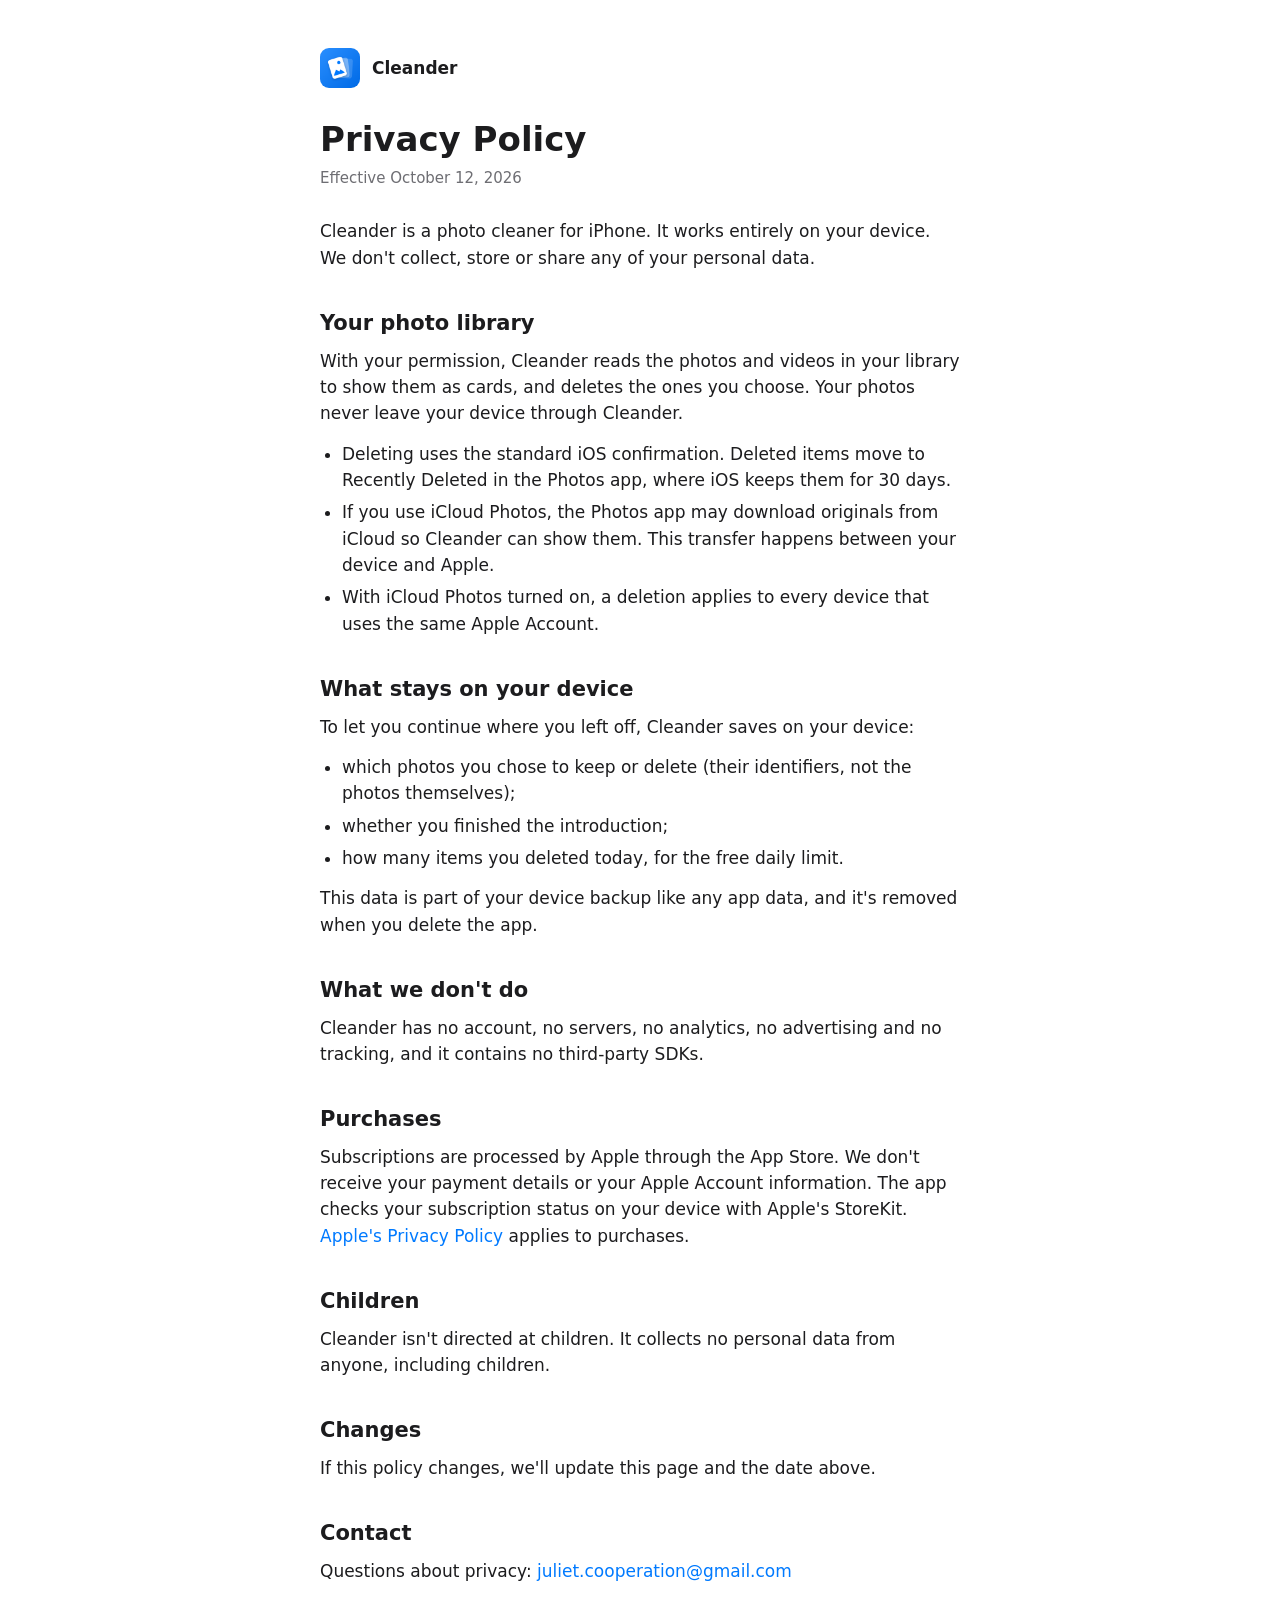
==== privacy/index.html @ 1b9e2544 "Add the landing, privacy policy and support pages Co-Authored-By: Claude Opus 5.5 <noreply@anthropic" ====
<!doctype html>
<html lang="en">
<head>
<meta charset="utf-8">
<meta name="viewport" content="width=device-width, initial-scale=1">
<title>Privacy Policy – Cleander</title>
<link rel="icon" href="../icon.png">
<link rel="stylesheet" href="../style.css">
</head>
<body>
<main>
  <a class="brand" href="../"><img src="../icon.png" alt="">Cleander</a>
  <h1>Privacy Policy</h1>
  <p class="updated">Effective October 12, 2026</p>

  <p>Cleander is a photo cleaner for iPhone. It works entirely on your device. We don't collect, store or share any of your personal data.</p>

  <h2>Your photo library</h2>
  <p>With your permission, Cleander reads the photos and videos in your library to show them as cards, and deletes the ones you choose. Your photos never leave your device through Cleander.</p>
  <ul>
    <li>Deleting uses the standard iOS confirmation. Deleted items move to Recently Deleted in the Photos app, where iOS keeps them for 30 days.</li>
    <li>If you use iCloud Photos, the Photos app may download originals from iCloud so Cleander can show them. This transfer happens between your device and Apple.</li>
    <li>With iCloud Photos turned on, a deletion applies to every device that uses the same Apple Account.</li>
  </ul>

  <h2>What stays on your device</h2>
  <p>To let you continue where you left off, Cleander saves on your device:</p>
  <ul>
    <li>which photos you chose to keep or delete (their identifiers, not the photos themselves);</li>
    <li>whether you finished the introduction;</li>
    <li>how many items you deleted today, for the free daily limit.</li>
  </ul>
  <p>This data is part of your device backup like any app data, and it's removed when you delete the app.</p>

  <h2>What we don't do</h2>
  <p>Cleander has no account, no servers, no analytics, no advertising and no tracking, and it contains no third-party SDKs.</p>

  <h2>Purchases</h2>
  <p>Subscriptions are processed by Apple through the App Store. We don't receive your payment details or your Apple Account information. The app checks your subscription status on your device with Apple's StoreKit. <a href="https://www.apple.com/legal/privacy/">Apple's Privacy Policy</a> applies to purchases.</p>

  <h2>Children</h2>
  <p>Cleander isn't directed at children. It collects no personal data from anyone, including children.</p>

  <h2>Changes</h2>
  <p>If this policy changes, we'll update this page and the date above.</p>

  <h2>Contact</h2>
  <p>Questions about privacy: <a href="mailto:juliet.cooperation@gmail.com">juliet.cooperation@gmail.com</a></p>
</main>
</body>
</html>
---- style.css ----
:root {
  --bg: #FFFFFF;
  --text: #1C1C1E;
  --muted: #6E6E73;
  --line: #E5E5EA;
  --accent: #007AFF;
}

@media (prefers-color-scheme: dark) {
  :root {
    --bg: #000000;
    --text: #F2F2F7;
    --muted: #98989F;
    --line: #2C2C2E;
    --accent: #0A84FF;
  }
}

* { box-sizing: border-box; }

body {
  margin: 0;
  background: var(--bg);
  color: var(--text);
  font: 17px/1.55 -apple-system, BlinkMacSystemFont, "SF Pro Text", system-ui, sans-serif;
  -webkit-text-size-adjust: 100%;
}

main {
  max-width: 680px;
  margin: 0 auto;
  padding: 48px 20px 64px;
}

a { color: var(--accent); text-decoration: none; }
a:hover { text-decoration: underline; }

.brand {
  display: flex;
  align-items: center;
  gap: 12px;
  margin-bottom: 32px;
  color: var(--text);
  font-weight: 600;
}
.brand img { width: 40px; height: 40px; border-radius: 9px; }

h1 { font-size: 34px; line-height: 1.15; margin: 0 0 8px; }
h2 { font-size: 21px; margin: 36px 0 8px; }
p, ul { margin: 0 0 14px; }
ul { padding-left: 22px; }
li { margin-bottom: 6px; }

.lead { color: var(--muted); font-size: 19px; }
.updated { color: var(--muted); font-size: 15px; margin-bottom: 28px; }

.links { list-style: none; padding: 0; margin: 28px 0 0; border-top: 1px solid var(--line); }
.links li { margin: 0; border-bottom: 1px solid var(--line); }
.links a { display: block; padding: 14px 0; font-size: 19px; }

footer { margin-top: 48px; color: var(--muted); font-size: 15px; }
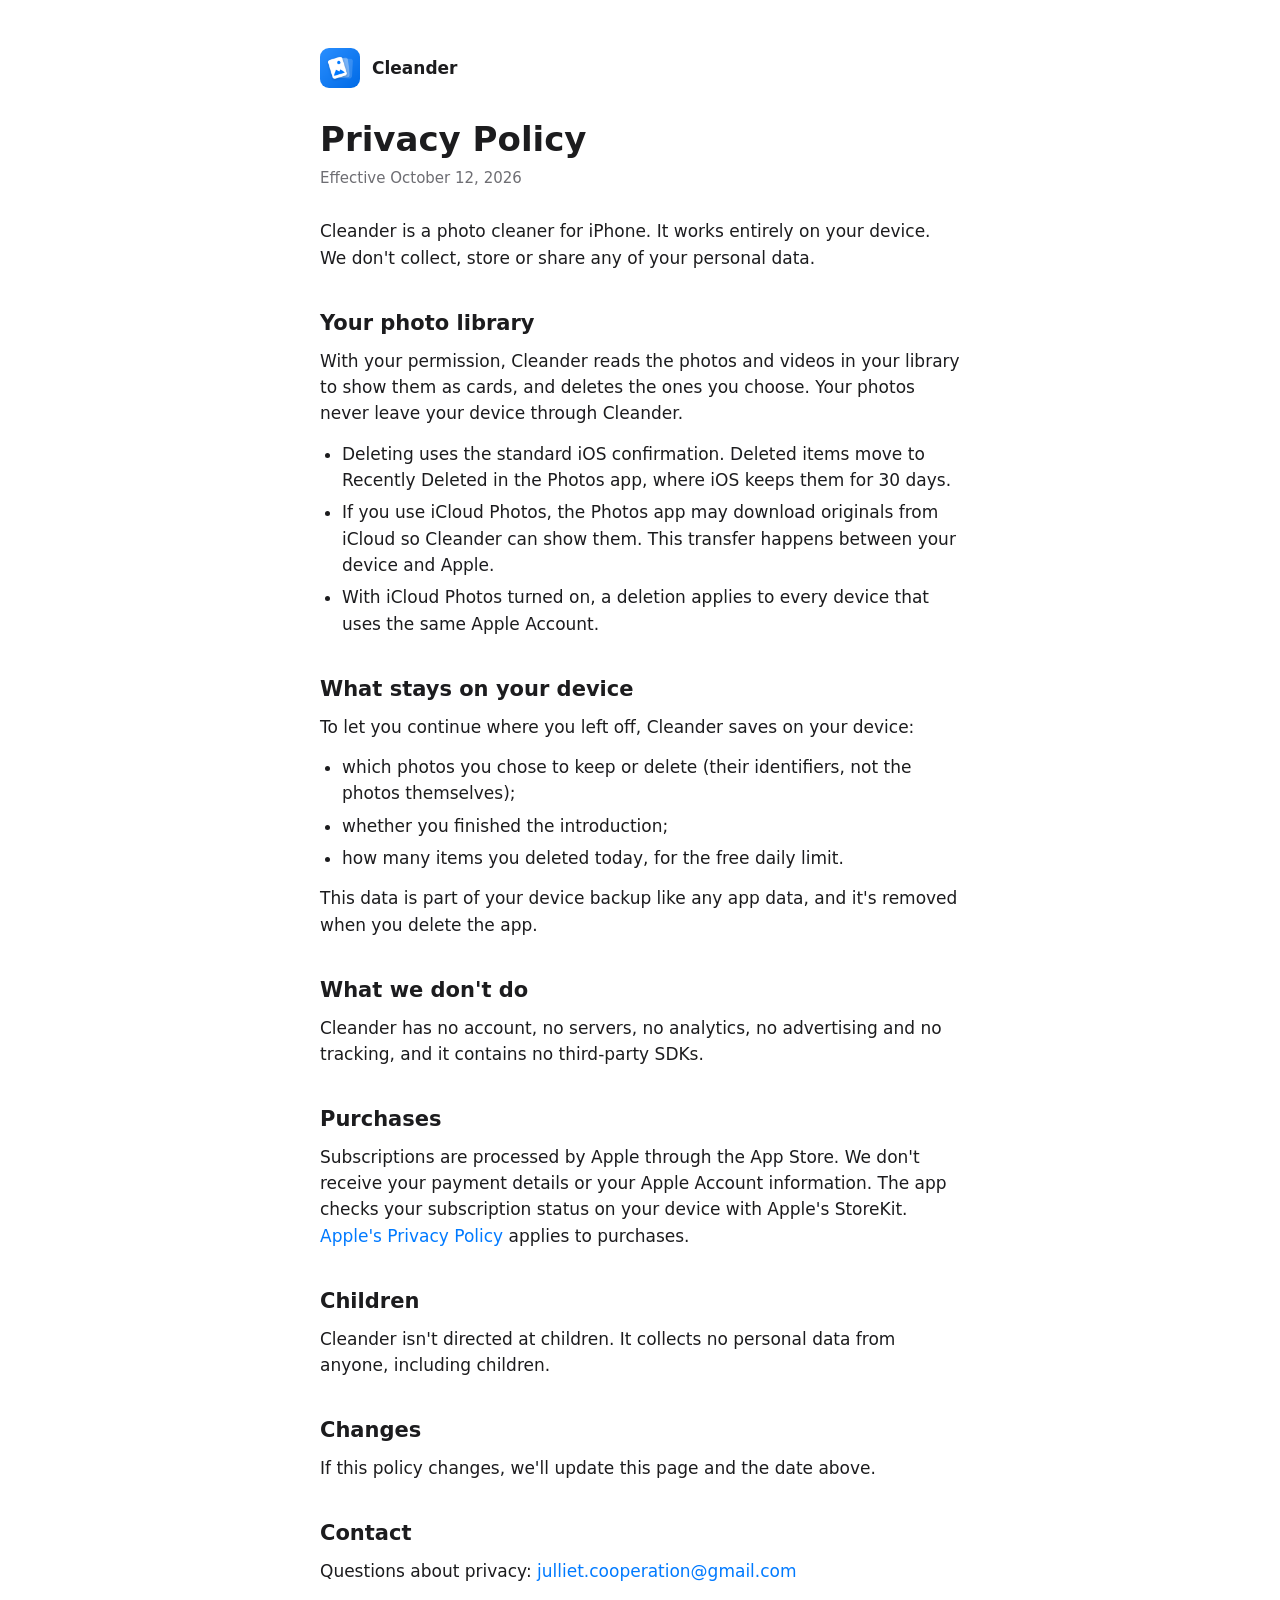
==== commit 4e212e0b: "Fix the support email address" ====
--- a/privacy/index.html
+++ b/privacy/index.html
@@ -45,7 +45,7 @@
   <p>If this policy changes, we'll update this page and the date above.</p>
 
   <h2>Contact</h2>
-  <p>Questions about privacy: <a href="mailto:juliet.cooperation@gmail.com">juliet.cooperation@gmail.com</a></p>
+  <p>Questions about privacy: <a href="mailto:julliet.cooperation@gmail.com">julliet.cooperation@gmail.com</a></p>
 </main>
 </body>
 </html>
